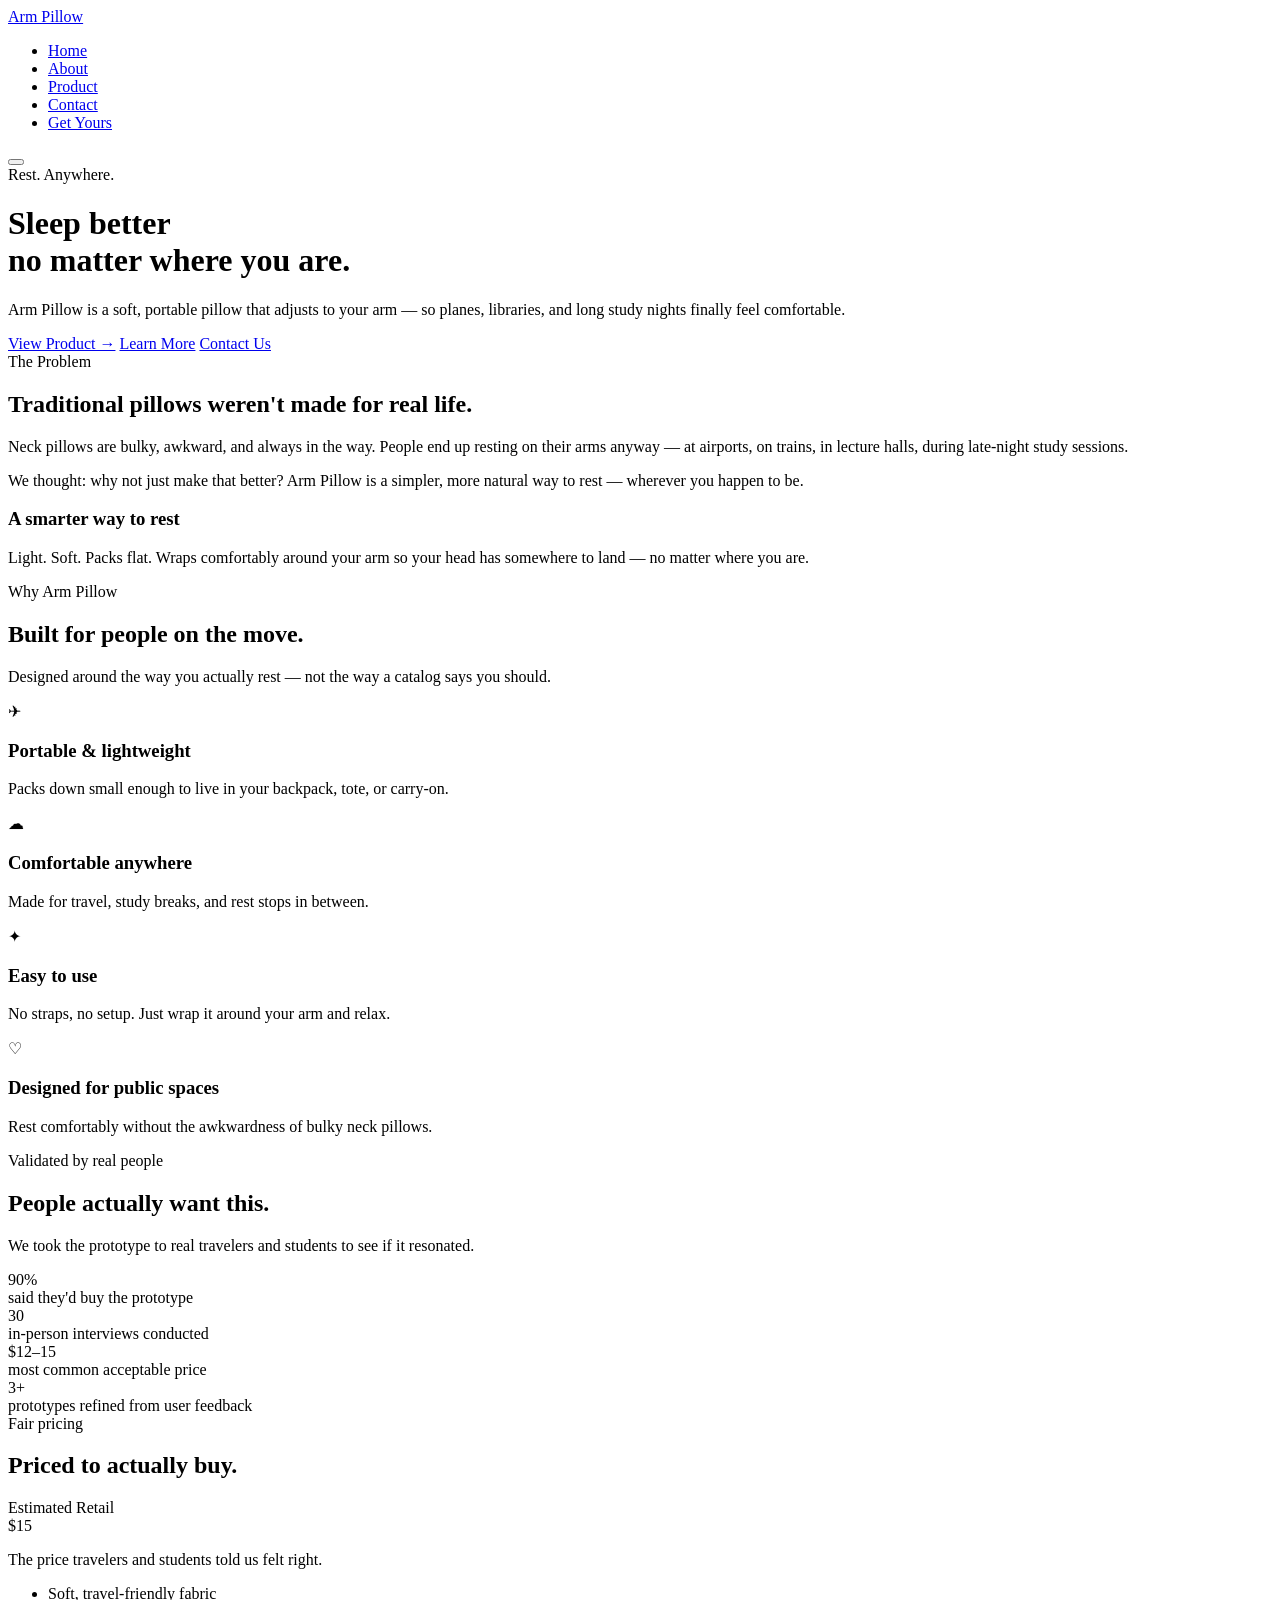
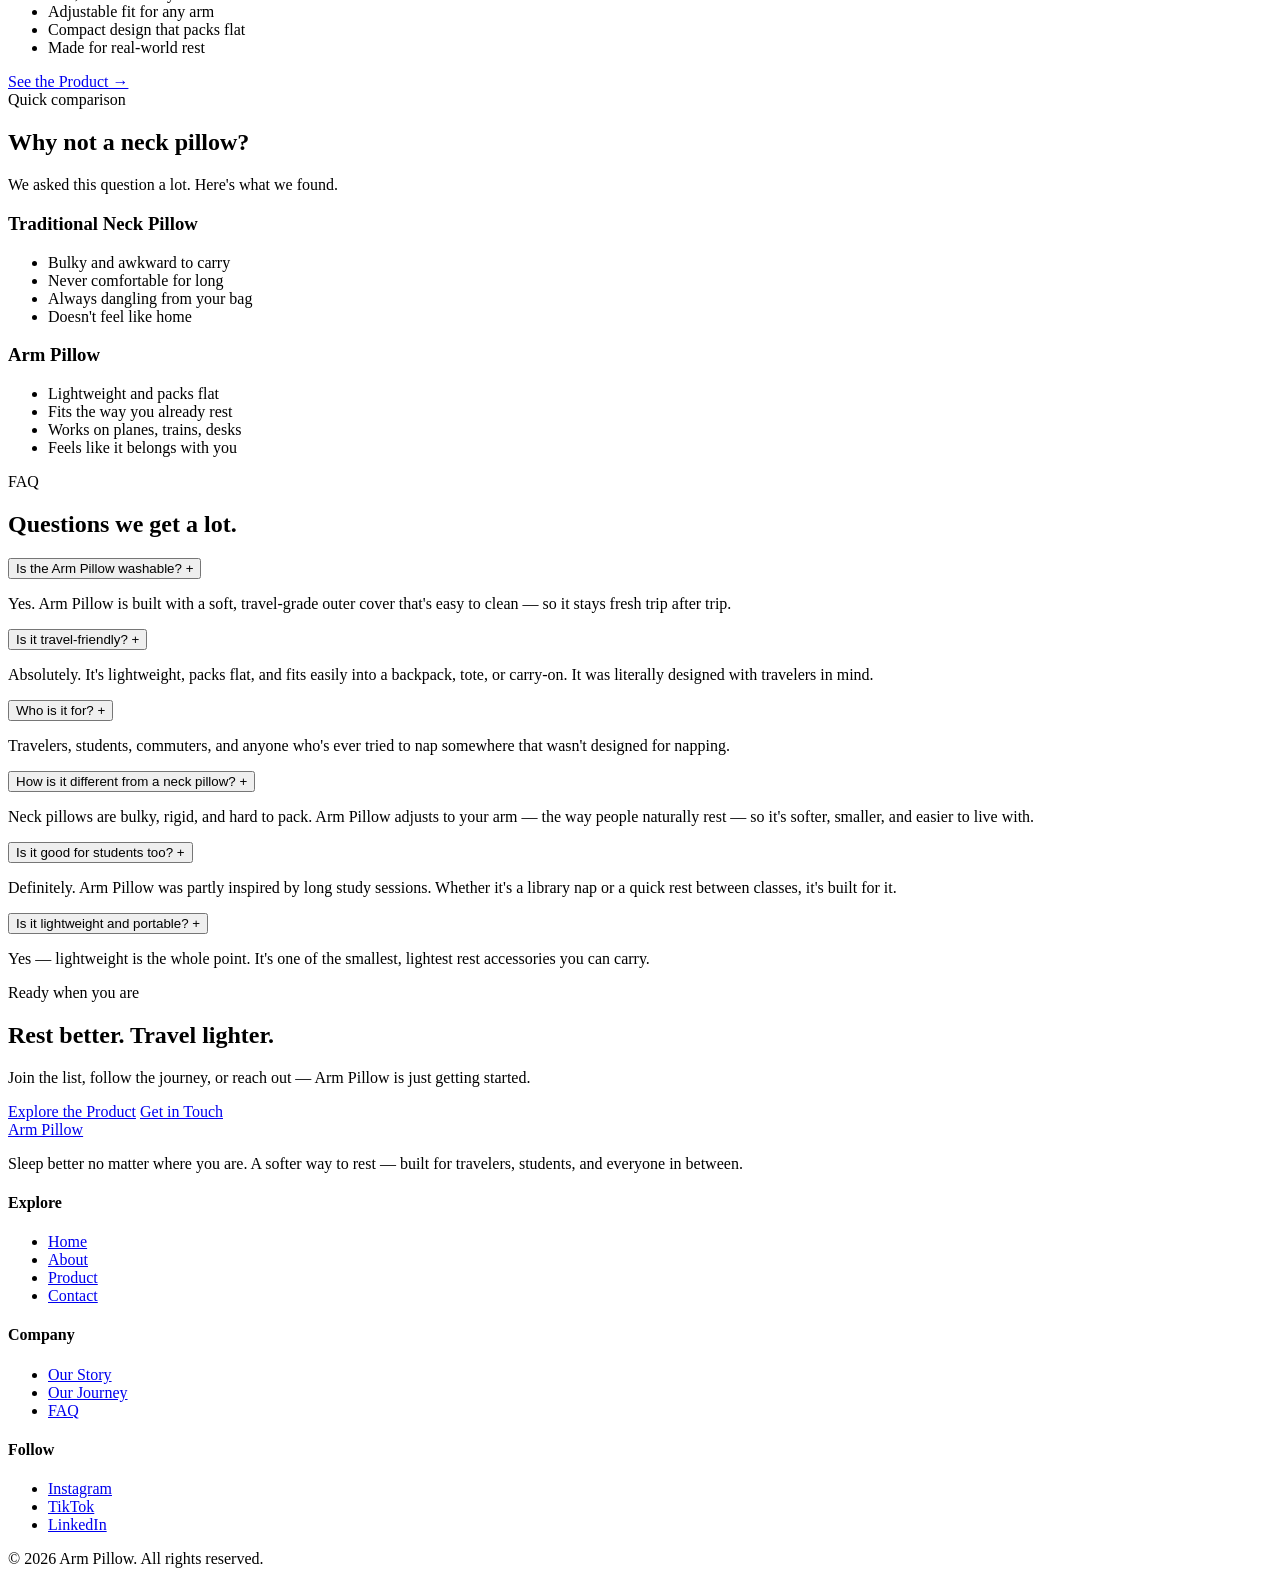
==== index.html @ 8dacb9be "Add files via upload" ====
<!DOCTYPE html>
<html lang="en">
<head>
  <meta charset="UTF-8" />
  <meta name="viewport" content="width=device-width, initial-scale=1.0"/>
  <title>Arm Pillow — Sleep better no matter where you are</title>
  <meta name="description" content="Arm Pillow is a portable, adjustable pillow built for travelers and students who want better rest anywhere." />
  <link rel="stylesheet" href="assets/css/styles.css" />
</head>
<body>

  <!-- ============ NAVBAR (reusable on every page) ============ -->
  <nav class="navbar">
    <a href="index.html" class="nav-logo">
      <span class="logo-mark"></span>
      Arm Pillow
    </a>
    <ul class="nav-links">
      <li><a href="index.html" class="active">Home</a></li>
      <li><a href="about.html">About</a></li>
      <li><a href="product.html">Product</a></li>
      <li><a href="contact.html">Contact</a></li>
      <li><a href="product.html" class="nav-cta">Get Yours</a></li>
    </ul>
    <button class="nav-toggle" aria-label="Toggle menu">
      <span></span><span></span><span></span>
    </button>
  </nav>

  <!-- ============ HERO ============ -->
  <!-- IMAGE: The hero background uses assets/images/background.jpg
       Replace with your "Background photo" file -->
  <header class="hero cloud-bg">
    <div class="floating-clouds">
      <div class="cloud c1"></div>
      <div class="cloud c2"></div>
      <div class="cloud c3"></div>
    </div>
    <div class="container hero-inner">
      <span class="eyebrow">Rest. Anywhere.</span>
      <h1>Sleep better<br/>no matter where you are.</h1>
      <p class="tagline">
        Arm Pillow is a soft, portable pillow that adjusts to your arm —
        so planes, libraries, and long study nights finally feel comfortable.
      </p>
      <div class="hero-ctas">
        <a href="product.html" class="btn btn-primary">View Product →</a>
        <a href="about.html" class="btn btn-secondary">Learn More</a>
        <a href="contact.html" class="btn btn-secondary">Contact Us</a>
      </div>
    </div>
  </header>

  <!-- ============ INTRO / PROBLEM ============ -->
  <section class="intro cloud-bg">
    <div class="container">
      <div class="intro-grid">
        <div class="reveal">
          <span class="eyebrow">The Problem</span>
          <h2>Traditional pillows weren't made for real life.</h2>
          <p>
            Neck pillows are bulky, awkward, and always in the way.
            People end up resting on their arms anyway — at airports,
            on trains, in lecture halls, during late-night study sessions.
          </p>
          <p>
            We thought: why not just make that better? Arm Pillow is a
            simpler, more natural way to rest — wherever you happen to be.
          </p>
        </div>
        <div class="intro-visual reveal">
          <h3>A smarter way to rest</h3>
          <p>
            Light. Soft. Packs flat. Wraps comfortably around your arm so
            your head has somewhere to land — no matter where you are.
          </p>
        </div>
      </div>
    </div>
  </section>

  <!-- ============ BENEFITS ============ -->
  <section class="benefits cloud-bg">
    <div class="container">
      <div class="section-header reveal">
        <span class="eyebrow">Why Arm Pillow</span>
        <h2>Built for people on the move.</h2>
        <p>Designed around the way you actually rest — not the way a catalog says you should.</p>
      </div>
      <div class="benefit-grid">
        <div class="benefit-card reveal">
          <div class="benefit-icon">✈</div>
          <h3>Portable &amp; lightweight</h3>
          <p>Packs down small enough to live in your backpack, tote, or carry-on.</p>
        </div>
        <div class="benefit-card reveal">
          <div class="benefit-icon">☁</div>
          <h3>Comfortable anywhere</h3>
          <p>Made for travel, study breaks, and rest stops in between.</p>
        </div>
        <div class="benefit-card reveal">
          <div class="benefit-icon">✦</div>
          <h3>Easy to use</h3>
          <p>No straps, no setup. Just wrap it around your arm and relax.</p>
        </div>
        <div class="benefit-card reveal">
          <div class="benefit-icon">♡</div>
          <h3>Designed for public spaces</h3>
          <p>Rest comfortably without the awkwardness of bulky neck pillows.</p>
        </div>
      </div>
    </div>
  </section>

  <!-- ============ STATS / SOCIAL PROOF ============ -->
  <section class="stats cloud-bg">
    <div class="container">
      <div class="section-header reveal">
        <span class="eyebrow">Validated by real people</span>
        <h2>People actually want this.</h2>
        <p>We took the prototype to real travelers and students to see if it resonated.</p>
      </div>
      <div class="stats-grid">
        <div class="stat-card reveal">
          <div class="stat-number">90%</div>
          <div class="stat-label">said they'd buy the prototype</div>
        </div>
        <div class="stat-card reveal">
          <div class="stat-number">30</div>
          <div class="stat-label">in-person interviews conducted</div>
        </div>
        <div class="stat-card reveal">
          <div class="stat-number">$12–15</div>
          <div class="stat-label">most common acceptable price</div>
        </div>
        <div class="stat-card reveal">
          <div class="stat-number">3+</div>
          <div class="stat-label">prototypes refined from user feedback</div>
        </div>
      </div>
    </div>
  </section>

  <!-- ============ PRICING ============ -->
  <section class="pricing cloud-bg">
    <div class="container">
      <div class="section-header reveal">
        <span class="eyebrow">Fair pricing</span>
        <h2>Priced to actually buy.</h2>
      </div>
      <div class="price-card reveal">
        <span class="eyebrow">Estimated Retail</span>
        <div class="price-amount"><span>$</span>15</div>
        <p class="price-note">The price travelers and students told us felt right.</p>
        <ul class="price-features">
          <li>Soft, travel-friendly fabric</li>
          <li>Adjustable fit for any arm</li>
          <li>Compact design that packs flat</li>
          <li>Made for real-world rest</li>
        </ul>
        <a href="product.html" class="btn btn-dark">See the Product →</a>
      </div>
    </div>
  </section>

  <!-- ============ COMPARISON ============ -->
  <section class="compare cloud-bg">
    <div class="container">
      <div class="section-header reveal">
        <span class="eyebrow">Quick comparison</span>
        <h2>Why not a neck pillow?</h2>
        <p>We asked this question a lot. Here's what we found.</p>
      </div>
      <div class="compare-grid">
        <div class="compare-card negative reveal">
          <h3>Traditional Neck Pillow</h3>
          <ul>
            <li>Bulky and awkward to carry</li>
            <li>Never comfortable for long</li>
            <li>Always dangling from your bag</li>
            <li>Doesn't feel like home</li>
          </ul>
        </div>
        <div class="compare-card positive reveal">
          <h3>Arm Pillow</h3>
          <ul>
            <li>Lightweight and packs flat</li>
            <li>Fits the way you already rest</li>
            <li>Works on planes, trains, desks</li>
            <li>Feels like it belongs with you</li>
          </ul>
        </div>
      </div>
    </div>
  </section>

  <!-- ============ FAQ ============ -->
  <section class="faq cloud-bg" id="faq">
    <div class="container">
      <div class="section-header reveal">
        <span class="eyebrow">FAQ</span>
        <h2>Questions we get a lot.</h2>
      </div>
      <div class="faq-list">

        <div class="faq-item reveal">
          <button class="faq-question">
            Is the Arm Pillow washable?
            <span class="faq-toggle">+</span>
          </button>
          <div class="faq-answer">
            <p>Yes. Arm Pillow is built with a soft, travel-grade outer cover that's easy to clean — so it stays fresh trip after trip.</p>
          </div>
        </div>

        <div class="faq-item reveal">
          <button class="faq-question">
            Is it travel-friendly?
            <span class="faq-toggle">+</span>
          </button>
          <div class="faq-answer">
            <p>Absolutely. It's lightweight, packs flat, and fits easily into a backpack, tote, or carry-on. It was literally designed with travelers in mind.</p>
          </div>
        </div>

        <div class="faq-item reveal">
          <button class="faq-question">
            Who is it for?
            <span class="faq-toggle">+</span>
          </button>
          <div class="faq-answer">
            <p>Travelers, students, commuters, and anyone who's ever tried to nap somewhere that wasn't designed for napping.</p>
          </div>
        </div>

        <div class="faq-item reveal">
          <button class="faq-question">
            How is it different from a neck pillow?
            <span class="faq-toggle">+</span>
          </button>
          <div class="faq-answer">
            <p>Neck pillows are bulky, rigid, and hard to pack. Arm Pillow adjusts to your arm — the way people naturally rest — so it's softer, smaller, and easier to live with.</p>
          </div>
        </div>

        <div class="faq-item reveal">
          <button class="faq-question">
            Is it good for students too?
            <span class="faq-toggle">+</span>
          </button>
          <div class="faq-answer">
            <p>Definitely. Arm Pillow was partly inspired by long study sessions. Whether it's a library nap or a quick rest between classes, it's built for it.</p>
          </div>
        </div>

        <div class="faq-item reveal">
          <button class="faq-question">
            Is it lightweight and portable?
            <span class="faq-toggle">+</span>
          </button>
          <div class="faq-answer">
            <p>Yes — lightweight is the whole point. It's one of the smallest, lightest rest accessories you can carry.</p>
          </div>
        </div>

      </div>
    </div>
  </section>

  <!-- ============ FINAL CTA ============ -->
  <section class="final-cta cloud-bg">
    <div class="container reveal">
      <span class="eyebrow">Ready when you are</span>
      <h2>Rest better. Travel lighter.</h2>
      <p>Join the list, follow the journey, or reach out — Arm Pillow is just getting started.</p>
      <div class="btns">
        <a href="product.html" class="btn btn-primary">Explore the Product</a>
        <a href="contact.html" class="btn btn-secondary">Get in Touch</a>
      </div>
    </div>
  </section>

  <!-- ============ FOOTER (reusable on every page) ============ -->
  <footer>
    <div class="container">
      <div class="footer-grid">
        <div class="footer-brand">
          <a href="index.html" class="nav-logo">
            <span class="logo-mark"></span>
            Arm Pillow
          </a>
          <p>Sleep better no matter where you are. A softer way to rest — built for travelers, students, and everyone in between.</p>
        </div>
        <div class="footer-col">
          <h4>Explore</h4>
          <ul>
            <li><a href="index.html">Home</a></li>
            <li><a href="about.html">About</a></li>
            <li><a href="product.html">Product</a></li>
            <li><a href="contact.html">Contact</a></li>
          </ul>
        </div>
        <div class="footer-col">
          <h4>Company</h4>
          <ul>
            <li><a href="about.html">Our Story</a></li>
            <li><a href="about.html#journey">Our Journey</a></li>
            <li><a href="product.html#faq">FAQ</a></li>
          </ul>
        </div>
        <div class="footer-col">
          <h4>Follow</h4>
          <ul>
            <li><a href="#">Instagram</a></li>
            <li><a href="#">TikTok</a></li>
            <li><a href="#">LinkedIn</a></li>
          </ul>
        </div>
      </div>
      <div class="footer-bottom">
        © <span id="year">2026</span> Arm Pillow. All rights reserved.
      </div>
    </div>
  </footer>

  <script src="assets/js/main.js"></script>
  <script>document.getElementById("year").textContent = new Date().getFullYear();</script>
</body>
</html>
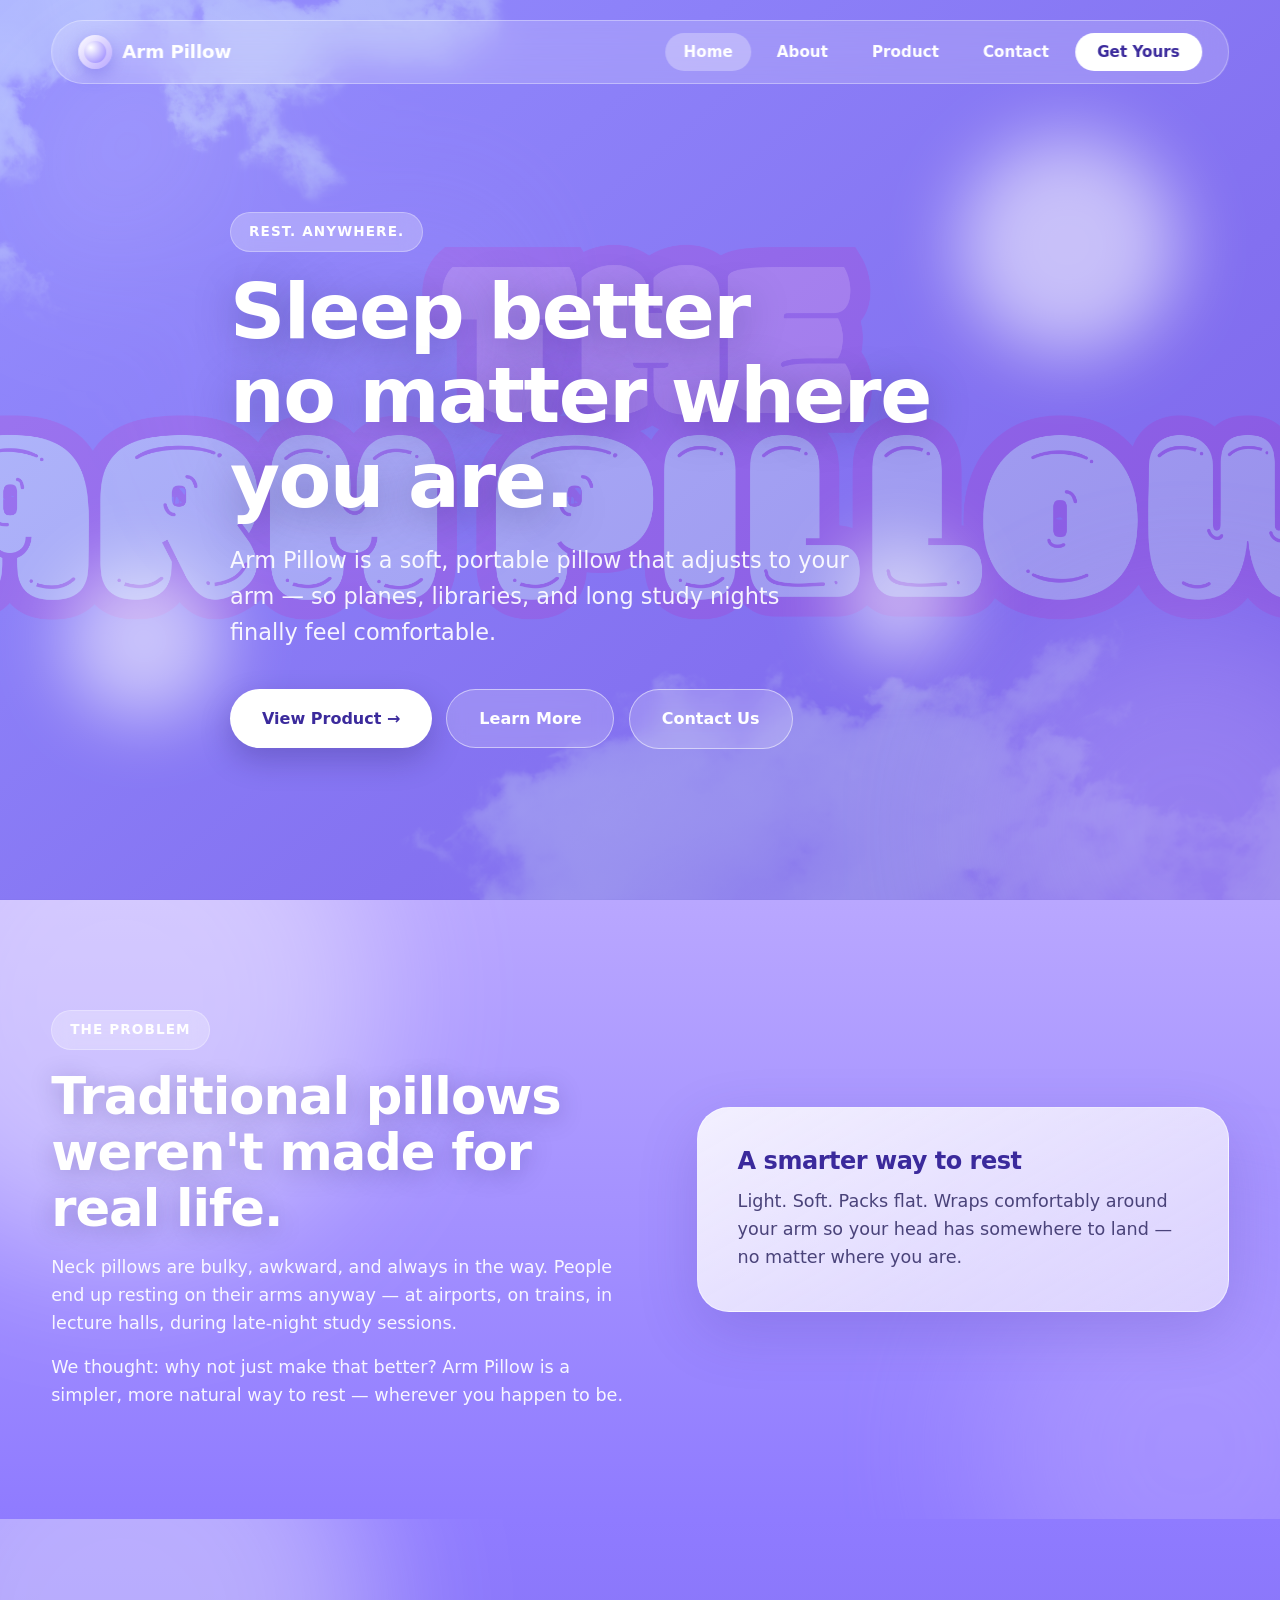
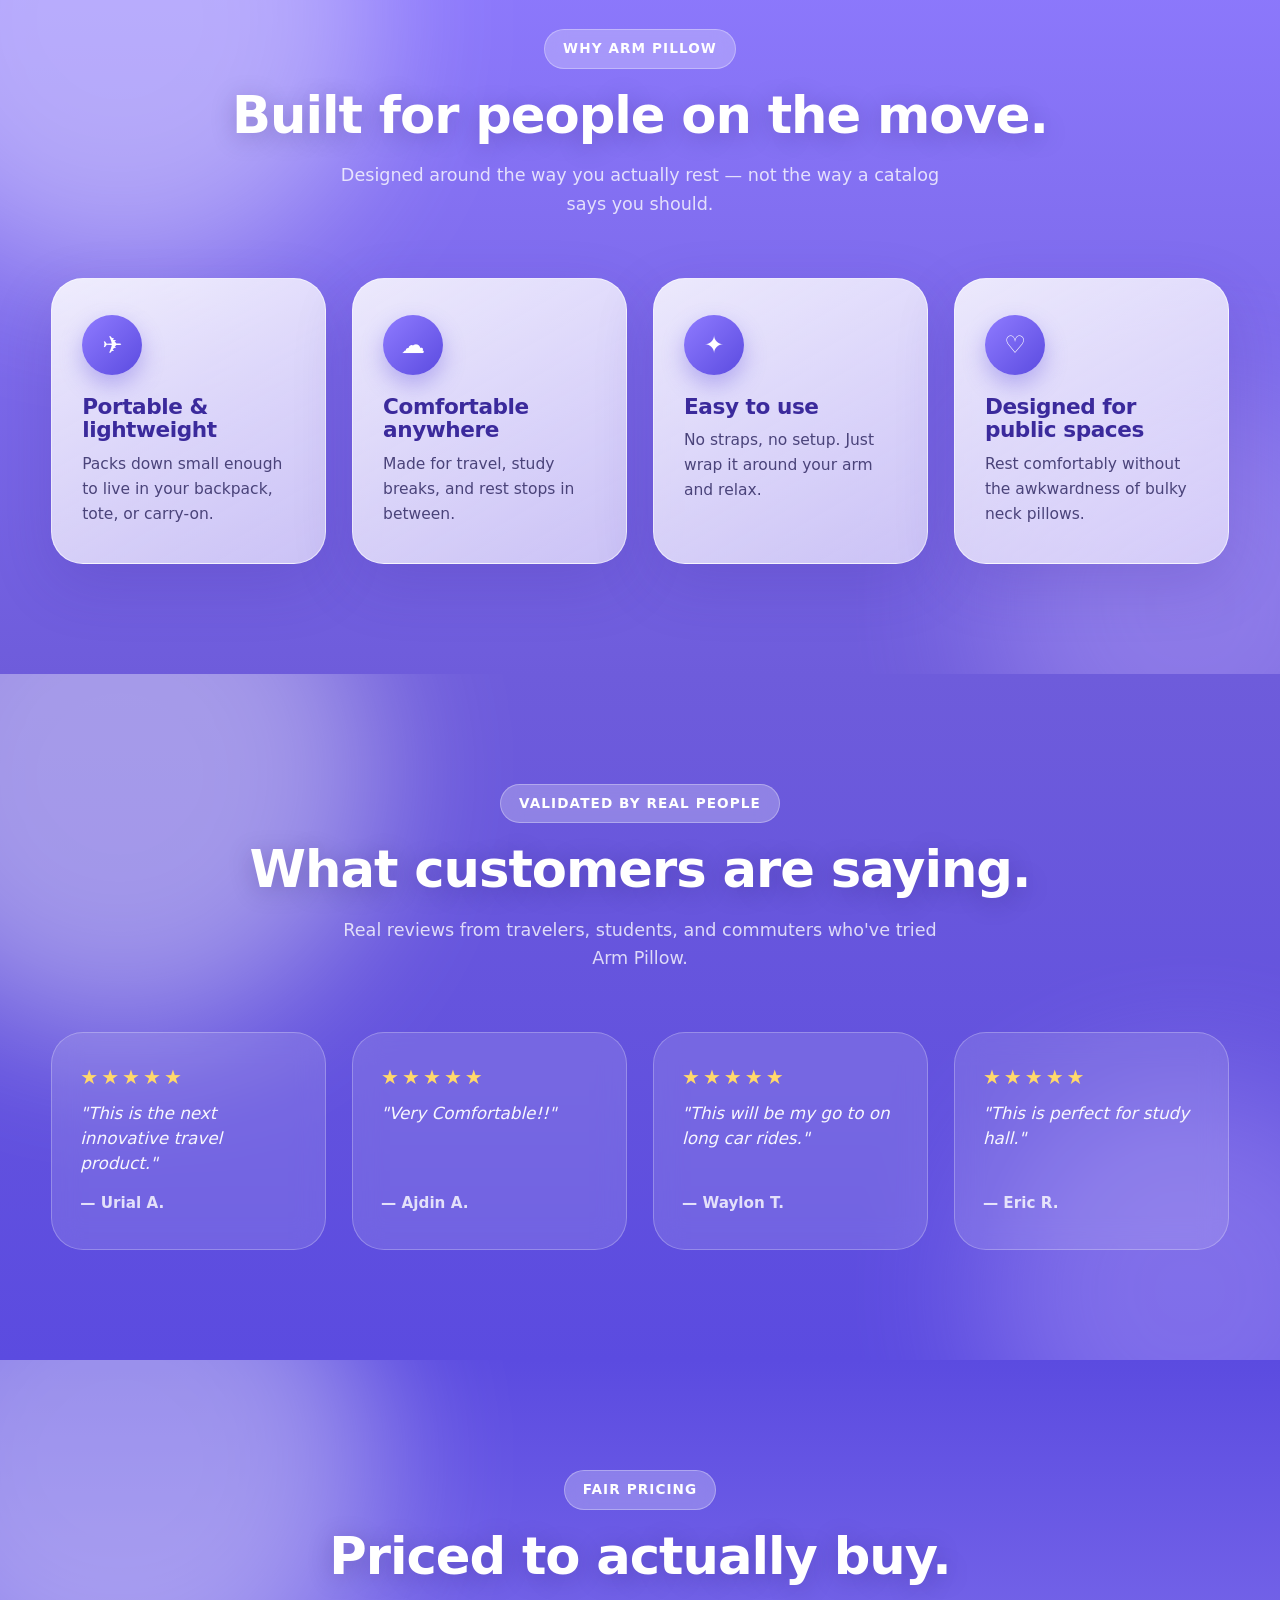
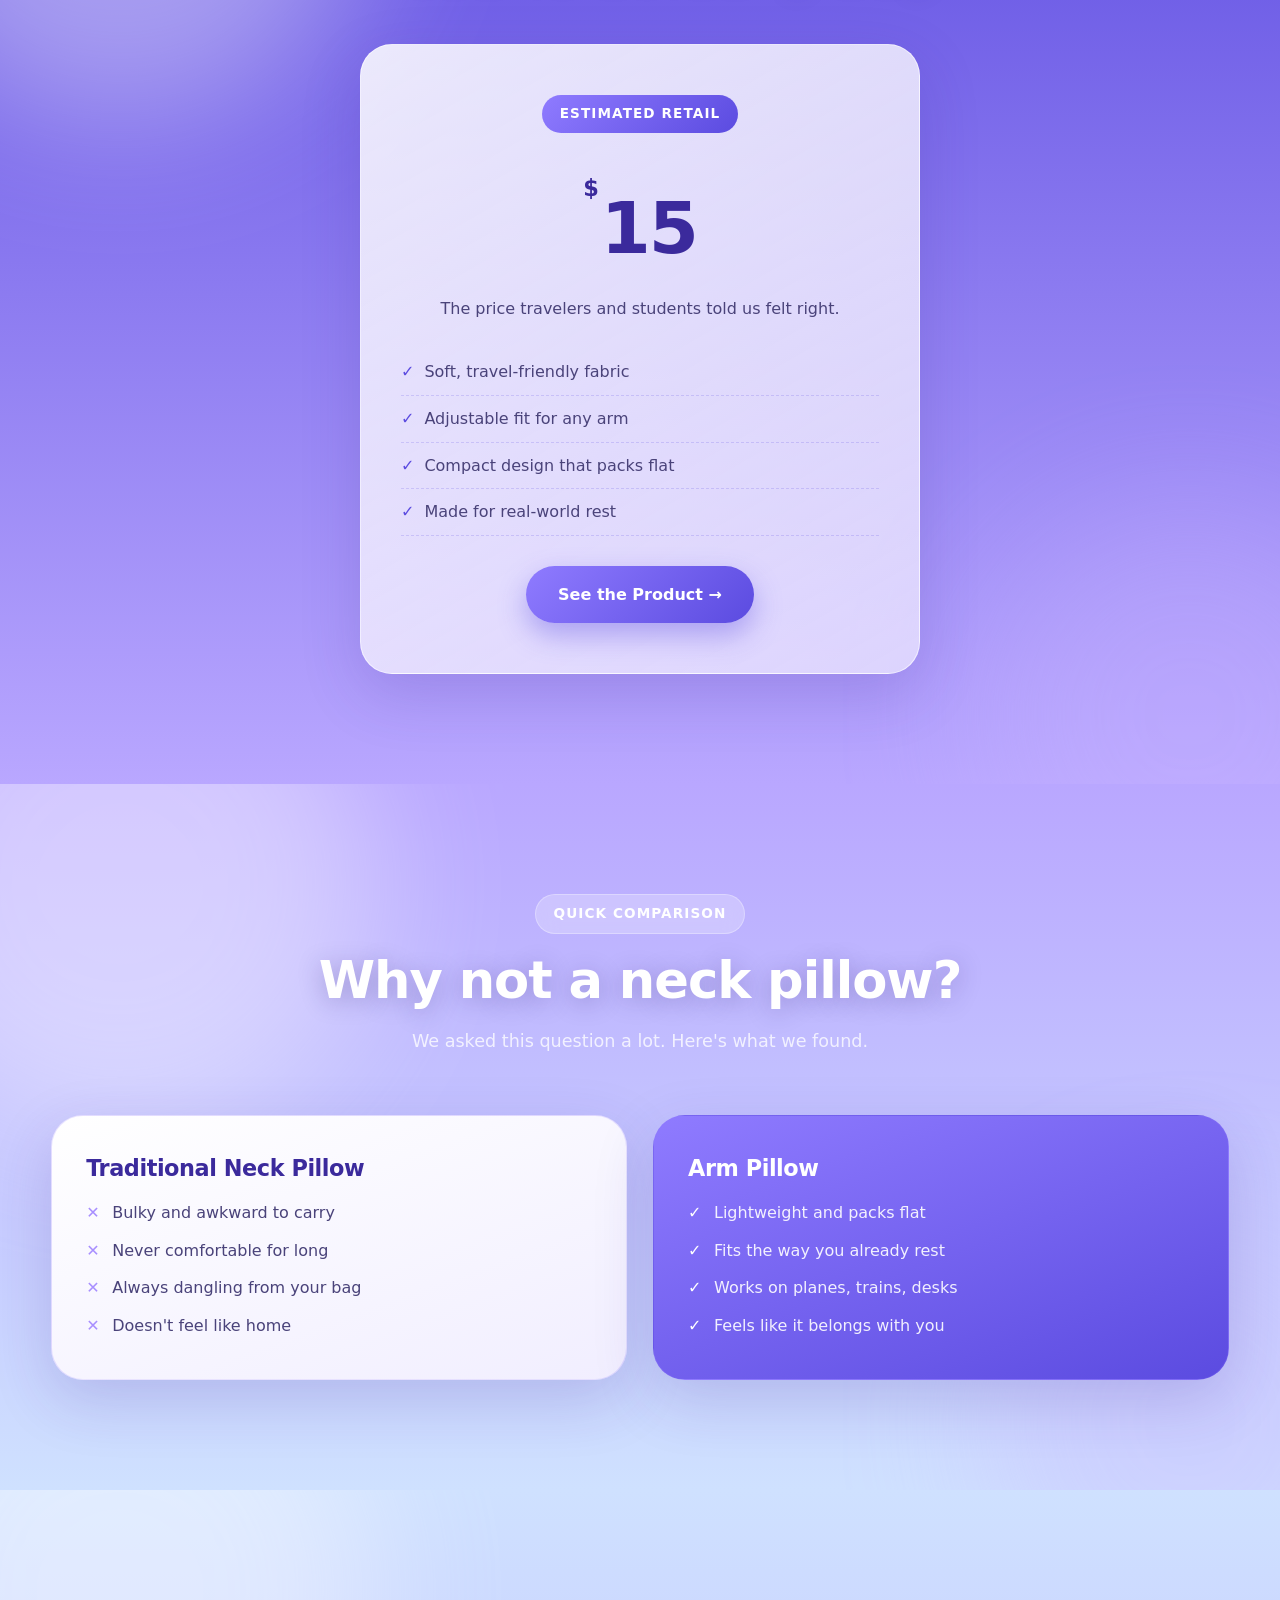
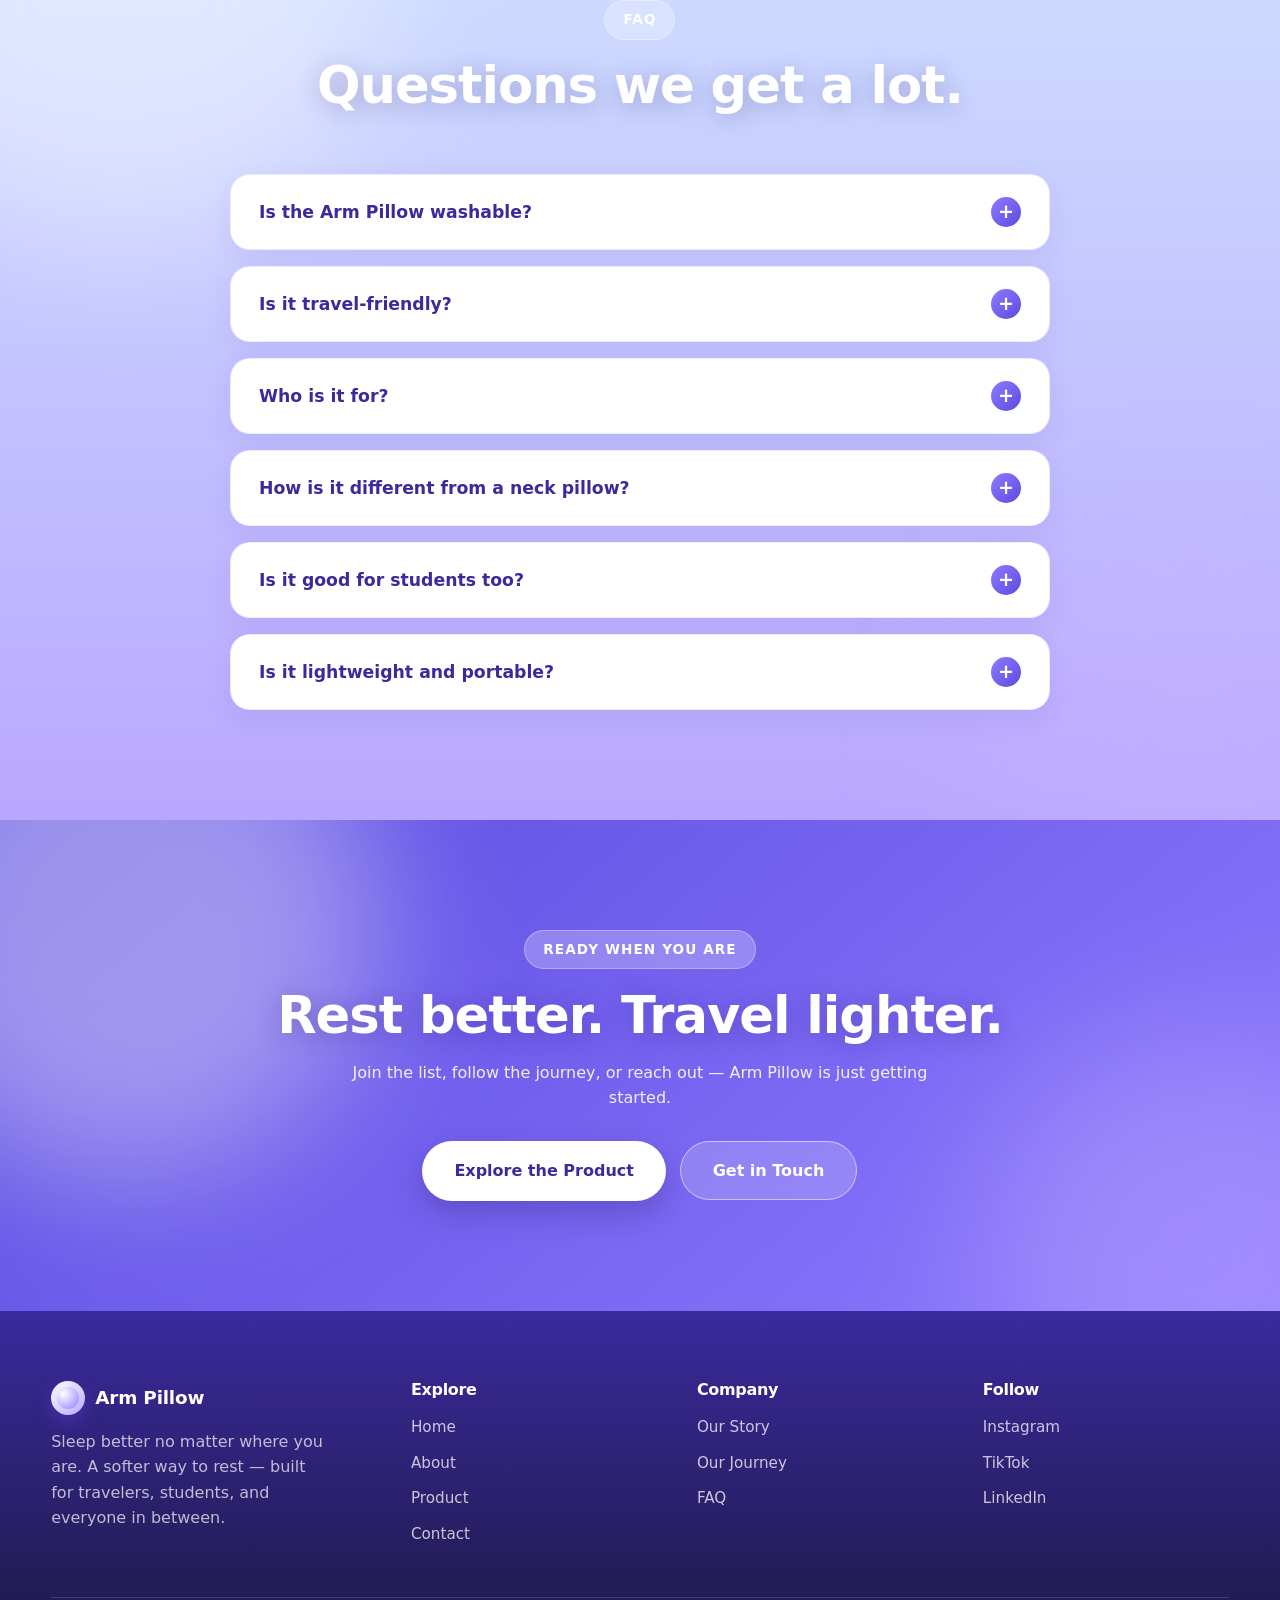
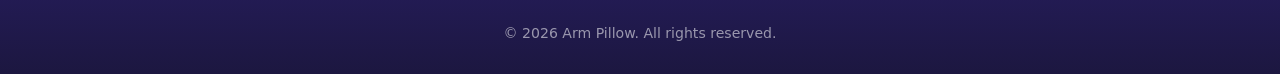
==== commit 6a79798d: "Add files via upload" ====
--- a/index.html
+++ b/index.html
@@ -112,30 +112,34 @@
     </div>
   </section>
 
-  <!-- ============ STATS / SOCIAL PROOF ============ -->
+  <!-- ============ REVIEWS / SOCIAL PROOF ============ -->
   <section class="stats cloud-bg">
     <div class="container">
       <div class="section-header reveal">
         <span class="eyebrow">Validated by real people</span>
-        <h2>People actually want this.</h2>
-        <p>We took the prototype to real travelers and students to see if it resonated.</p>
-      </div>
-      <div class="stats-grid">
-        <div class="stat-card reveal">
-          <div class="stat-number">90%</div>
-          <div class="stat-label">said they'd buy the prototype</div>
-        </div>
-        <div class="stat-card reveal">
-          <div class="stat-number">30</div>
-          <div class="stat-label">in-person interviews conducted</div>
-        </div>
-        <div class="stat-card reveal">
-          <div class="stat-number">$12–15</div>
-          <div class="stat-label">most common acceptable price</div>
-        </div>
-        <div class="stat-card reveal">
-          <div class="stat-number">3+</div>
-          <div class="stat-label">prototypes refined from user feedback</div>
+        <h2>What customers are saying.</h2>
+        <p>Real reviews from travelers, students, and commuters who've tried Arm Pillow.</p>
+      </div>
+      <div class="reviews-grid">
+        <div class="review-card reveal">
+          <div class="review-stars" aria-label="5 out of 5 stars">★★★★★</div>
+          <p class="review-quote">"This is the next innovative travel product."</p>
+          <div class="review-author">— Urial A.</div>
+        </div>
+        <div class="review-card reveal">
+          <div class="review-stars" aria-label="5 out of 5 stars">★★★★★</div>
+          <p class="review-quote">"Very Comfortable!!"</p>
+          <div class="review-author">— Ajdin A.</div>
+        </div>
+        <div class="review-card reveal">
+          <div class="review-stars" aria-label="5 out of 5 stars">★★★★★</div>
+          <p class="review-quote">"This will be my go to on long car rides."</p>
+          <div class="review-author">— Waylon T.</div>
+        </div>
+        <div class="review-card reveal">
+          <div class="review-stars" aria-label="5 out of 5 stars">★★★★★</div>
+          <p class="review-quote">"This is perfect for study hall."</p>
+          <div class="review-author">— Eric R.</div>
         </div>
       </div>
     </div>
@@ -209,7 +213,8 @@
             <span class="faq-toggle">+</span>
           </button>
           <div class="faq-answer">
-            <p>Yes. Arm Pillow is built with a soft, travel-grade outer cover that's easy to clean — so it stays fresh trip after trip.</p>
+            <p>Yes, you can remove the outer cover and wash it.</p>
+            <p class="faq-disclaimer"><strong>DO NOT PUT THE ENTIRE ARM PILLOW IN THE WASHER.</strong></p>
           </div>
         </div>
 
@@ -311,7 +316,7 @@
         <div class="footer-col">
           <h4>Follow</h4>
           <ul>
-            <li><a href="#">Instagram</a></li>
+            <li><a href="https://instagram.com/the.arm.pillow" target="_blank" rel="noopener">Instagram</a></li>
             <li><a href="#">TikTok</a></li>
             <li><a href="#">LinkedIn</a></li>
           </ul>
--- a/assets/css/styles.css
+++ b/assets/css/styles.css
@@ -0,0 +1,1146 @@
+/* =========================================================
+   Arm Pillow — Global Styles
+   Dreamy sky / blue-purple gradient aesthetic
+   ========================================================= */
+
+/* ---------- Reset & base ---------- */
+*,
+*::before,
+*::after {
+  box-sizing: border-box;
+  margin: 0;
+  padding: 0;
+}
+
+:root {
+  /* Core palette */
+  --sky-1: #cfe1ff;
+  --sky-2: #a6c0ff;
+  --lavender-1: #b9a7ff;
+  --lavender-2: #8f7bff;
+  --deep-1: #5b4be0;
+  --deep-2: #3b2a9c;
+  --cloud: #f5f2ff;
+  --white: #ffffff;
+  --ink: #1c1740;
+  --ink-soft: #4a437a;
+  --muted: rgba(255, 255, 255, 0.78);
+
+  /* Gradients */
+  --bg-gradient: linear-gradient(160deg, #cfe1ff 0%, #b9a7ff 45%, #8f7bff 100%);
+  --hero-gradient: linear-gradient(140deg, rgba(120, 140, 255, 0.55) 0%, rgba(90, 70, 220, 0.65) 100%);
+  --card-gradient: linear-gradient(150deg, rgba(255,255,255,0.85) 0%, rgba(240,235,255,0.7) 100%);
+  --button-gradient: linear-gradient(135deg, #8f7bff 0%, #5b4be0 100%);
+
+  /* Shape & motion */
+  --radius-lg: 32px;
+  --radius-md: 20px;
+  --radius-sm: 12px;
+  --shadow-soft: 0 20px 60px rgba(60, 40, 150, 0.18);
+  --shadow-hover: 0 28px 70px rgba(60, 40, 150, 0.28);
+  --ease: cubic-bezier(.2,.8,.2,1);
+}
+
+html {
+  scroll-behavior: smooth;
+}
+
+body {
+  font-family: "Inter", "Segoe UI", system-ui, -apple-system, sans-serif;
+  color: var(--ink);
+  line-height: 1.6;
+  background: var(--bg-gradient);
+  min-height: 100vh;
+  overflow-x: hidden;
+  -webkit-font-smoothing: antialiased;
+}
+
+img {
+  max-width: 100%;
+  display: block;
+}
+
+a {
+  color: inherit;
+  text-decoration: none;
+}
+
+button {
+  font-family: inherit;
+  cursor: pointer;
+  border: none;
+  background: none;
+}
+
+/* ---------- Cloud background accents (reusable) ---------- */
+.cloud-bg {
+  position: relative;
+  overflow: hidden;
+}
+
+.cloud-bg::before,
+.cloud-bg::after {
+  content: "";
+  position: absolute;
+  border-radius: 50%;
+  filter: blur(70px);
+  opacity: 0.55;
+  pointer-events: none;
+  z-index: 0;
+}
+
+.cloud-bg::before {
+  width: 520px;
+  height: 520px;
+  background: rgba(255, 255, 255, 0.7);
+  top: -160px;
+  left: -140px;
+}
+
+.cloud-bg::after {
+  width: 420px;
+  height: 420px;
+  background: rgba(200, 180, 255, 0.6);
+  bottom: -140px;
+  right: -120px;
+}
+
+/* ---------- Layout ---------- */
+.container {
+  width: min(1180px, 92%);
+  margin-inline: auto;
+  position: relative;
+  z-index: 1;
+}
+
+section {
+  padding: 110px 0;
+  position: relative;
+}
+
+/* ---------- Typography ---------- */
+h1, h2, h3, h4 {
+  font-weight: 800;
+  letter-spacing: -0.02em;
+  line-height: 1.1;
+}
+
+h1 {
+  font-size: clamp(2.6rem, 6vw, 5rem);
+  color: var(--white);
+  text-shadow: 0 8px 40px rgba(30, 20, 90, 0.35);
+}
+
+h2 {
+  font-size: clamp(2rem, 4vw, 3.2rem);
+  color: var(--white);
+  text-shadow: 0 4px 24px rgba(30, 20, 90, 0.25);
+}
+
+h3 {
+  font-size: 1.35rem;
+  color: var(--ink);
+}
+
+p.lead {
+  font-size: clamp(1.05rem, 1.6vw, 1.25rem);
+  color: var(--muted);
+  max-width: 640px;
+}
+
+.eyebrow {
+  display: inline-block;
+  padding: 8px 18px;
+  background: rgba(255,255,255,0.25);
+  backdrop-filter: blur(10px);
+  -webkit-backdrop-filter: blur(10px);
+  border-radius: 999px;
+  color: var(--white);
+  font-size: 0.85rem;
+  font-weight: 600;
+  letter-spacing: 0.08em;
+  text-transform: uppercase;
+  margin-bottom: 18px;
+  border: 1px solid rgba(255,255,255,0.3);
+}
+
+.section-header {
+  text-align: center;
+  margin-bottom: 60px;
+}
+
+.section-header p {
+  color: var(--muted);
+  max-width: 620px;
+  margin: 18px auto 0;
+  font-size: 1.1rem;
+}
+
+/* ---------- Navbar ---------- */
+.navbar {
+  position: fixed;
+  top: 20px;
+  left: 50%;
+  transform: translateX(-50%);
+  width: min(1180px, 92%);
+  z-index: 100;
+  padding: 14px 26px;
+  background: rgba(255,255,255,0.18);
+  backdrop-filter: blur(18px);
+  -webkit-backdrop-filter: blur(18px);
+  border: 1px solid rgba(255,255,255,0.35);
+  border-radius: 999px;
+  display: flex;
+  align-items: center;
+  justify-content: space-between;
+  transition: background .3s var(--ease), box-shadow .3s var(--ease);
+}
+
+.navbar.scrolled {
+  background: rgba(255,255,255,0.35);
+  box-shadow: 0 10px 40px rgba(60,40,150,0.15);
+}
+
+.nav-logo {
+  display: flex;
+  align-items: center;
+  gap: 10px;
+  font-weight: 800;
+  color: var(--white);
+  font-size: 1.15rem;
+  letter-spacing: -0.01em;
+}
+
+.logo-mark {
+  width: 34px;
+  height: 34px;
+  border-radius: 50%;
+  background: linear-gradient(135deg,#fff, #b9a7ff);
+  box-shadow: 0 6px 18px rgba(91,75,224,0.4);
+  position: relative;
+}
+.logo-mark::after{
+  content:"";
+  position:absolute;
+  inset: 6px;
+  border-radius:50%;
+  background: radial-gradient(circle at 30% 30%, #fff, #8f7bff);
+}
+
+.nav-links {
+  display: flex;
+  align-items: center;
+  gap: 8px;
+  list-style: none;
+}
+
+.nav-links a {
+  color: var(--white);
+  font-weight: 600;
+  font-size: 0.95rem;
+  padding: 10px 18px;
+  border-radius: 999px;
+  transition: background .25s var(--ease), color .25s var(--ease);
+}
+
+.nav-links a:hover,
+.nav-links a.active {
+  background: rgba(255,255,255,0.3);
+}
+
+.nav-cta {
+  padding: 10px 22px !important;
+  background: var(--white);
+  color: var(--deep-2) !important;
+  border-radius: 999px;
+  font-weight: 700;
+  transition: transform .25s var(--ease), box-shadow .25s var(--ease);
+}
+.nav-cta:hover {
+  transform: translateY(-2px);
+  box-shadow: 0 10px 24px rgba(60,40,150,0.25);
+  background: var(--white) !important;
+}
+
+.nav-toggle {
+  display: none;
+  flex-direction: column;
+  gap: 5px;
+  padding: 8px;
+}
+.nav-toggle span {
+  display: block;
+  width: 24px;
+  height: 2px;
+  background: var(--white);
+  border-radius: 2px;
+  transition: transform .3s var(--ease), opacity .3s var(--ease);
+}
+
+/* ---------- Buttons ---------- */
+.btn {
+  display: inline-flex;
+  align-items: center;
+  justify-content: center;
+  gap: 10px;
+  padding: 16px 32px;
+  border-radius: 999px;
+  font-weight: 700;
+  font-size: 1rem;
+  transition: transform .25s var(--ease), box-shadow .25s var(--ease), background .25s var(--ease);
+  white-space: nowrap;
+}
+
+.btn-primary {
+  background: var(--white);
+  color: var(--deep-2);
+  box-shadow: 0 12px 30px rgba(30, 20, 90, 0.25);
+}
+.btn-primary:hover {
+  transform: translateY(-3px);
+  box-shadow: 0 18px 40px rgba(30, 20, 90, 0.35);
+}
+
+.btn-secondary {
+  background: rgba(255,255,255,0.18);
+  color: var(--white);
+  border: 1.5px solid rgba(255,255,255,0.5);
+  backdrop-filter: blur(10px);
+  -webkit-backdrop-filter: blur(10px);
+}
+.btn-secondary:hover {
+  background: rgba(255,255,255,0.3);
+  transform: translateY(-3px);
+}
+
+.btn-dark {
+  background: var(--button-gradient);
+  color: var(--white);
+  box-shadow: 0 12px 28px rgba(91, 75, 224, 0.4);
+}
+.btn-dark:hover {
+  transform: translateY(-3px);
+  box-shadow: 0 18px 40px rgba(91, 75, 224, 0.55);
+}
+
+/* =========================================================
+   HERO
+   ========================================================= */
+.hero {
+  min-height: 100vh;
+  padding: 180px 0 120px;
+  display: flex;
+  align-items: center;
+  position: relative;
+  overflow: hidden;
+  /* Replace background image path to your "Background photo" */
+  background:
+    var(--hero-gradient),
+    url("../images/background.png") center/cover no-repeat,
+    var(--bg-gradient);
+}
+
+.hero::before {
+  content: "";
+  position: absolute;
+  inset: 0;
+  background:
+    radial-gradient(circle at 15% 20%, rgba(255,255,255,0.35), transparent 40%),
+    radial-gradient(circle at 85% 80%, rgba(185,167,255,0.5), transparent 45%);
+  pointer-events: none;
+}
+
+.hero-inner {
+  position: relative;
+  z-index: 2;
+  max-width: 820px;
+}
+
+.hero h1 {
+  margin-bottom: 20px;
+}
+
+.hero .tagline {
+  font-size: clamp(1.1rem, 1.8vw, 1.4rem);
+  color: rgba(255,255,255,0.92);
+  margin-bottom: 38px;
+  max-width: 620px;
+  font-weight: 500;
+}
+
+.hero-ctas {
+  display: flex;
+  flex-wrap: wrap;
+  gap: 14px;
+}
+
+.floating-clouds {
+  position: absolute;
+  inset: 0;
+  pointer-events: none;
+  z-index: 1;
+}
+.cloud {
+  position: absolute;
+  background: rgba(255,255,255,0.55);
+  border-radius: 50%;
+  filter: blur(35px);
+  animation: floaty 12s ease-in-out infinite;
+}
+.cloud.c1 { width: 220px; height: 220px; top: 15%; right: 8%; }
+.cloud.c2 { width: 160px; height: 160px; bottom: 20%; left: 5%; animation-delay: 3s; }
+.cloud.c3 { width: 120px; height: 120px; top: 60%; right: 25%; animation-delay: 6s; }
+
+@keyframes floaty {
+  0%,100% { transform: translateY(0) translateX(0); }
+  50%     { transform: translateY(-20px) translateX(10px); }
+}
+
+/* =========================================================
+   Intro / problem section
+   ========================================================= */
+.intro {
+  background: linear-gradient(180deg, #b9a7ff 0%, #8f7bff 100%);
+}
+
+.intro-grid {
+  display: grid;
+  grid-template-columns: 1.1fr 1fr;
+  gap: 60px;
+  align-items: center;
+}
+
+.intro-grid p {
+  color: rgba(255,255,255,0.92);
+  font-size: 1.1rem;
+  margin-top: 16px;
+}
+
+.intro-visual {
+  background: var(--card-gradient);
+  border-radius: var(--radius-lg);
+  padding: 40px;
+  box-shadow: var(--shadow-soft);
+  border: 1px solid rgba(255,255,255,0.5);
+}
+
+.intro-visual h3 {
+  color: var(--deep-2);
+  margin-bottom: 12px;
+  font-size: 1.5rem;
+}
+
+.intro-visual p {
+  color: var(--ink-soft);
+  margin-top: 10px;
+}
+
+/* =========================================================
+   Benefit cards
+   ========================================================= */
+.benefits {
+  background: linear-gradient(180deg, #8f7bff 0%, #6e5cdb 100%);
+}
+
+.benefit-grid {
+  display: grid;
+  grid-template-columns: repeat(auto-fit, minmax(240px, 1fr));
+  gap: 26px;
+}
+
+.benefit-card {
+  background: var(--card-gradient);
+  border-radius: var(--radius-lg);
+  padding: 36px 30px;
+  border: 1px solid rgba(255,255,255,0.6);
+  box-shadow: var(--shadow-soft);
+  transition: transform .35s var(--ease), box-shadow .35s var(--ease);
+}
+
+.benefit-card:hover {
+  transform: translateY(-8px);
+  box-shadow: var(--shadow-hover);
+}
+
+.benefit-icon {
+  width: 60px;
+  height: 60px;
+  display: flex;
+  align-items: center;
+  justify-content: center;
+  border-radius: 50%;
+  background: var(--button-gradient);
+  color: var(--white);
+  font-size: 1.5rem;
+  margin-bottom: 20px;
+  box-shadow: 0 10px 22px rgba(91,75,224,0.35);
+}
+
+.benefit-card h3 {
+  margin-bottom: 10px;
+  color: var(--deep-2);
+}
+
+.benefit-card p {
+  color: var(--ink-soft);
+  font-size: 0.97rem;
+}
+
+/* =========================================================
+   Social proof / stats
+   ========================================================= */
+.stats {
+  background: linear-gradient(180deg, #6e5cdb 0%, #5b4be0 100%);
+}
+
+.stats-grid {
+  display: grid;
+  grid-template-columns: repeat(auto-fit, minmax(220px, 1fr));
+  gap: 26px;
+  margin-top: 20px;
+}
+
+.stat-card {
+  text-align: center;
+  background: rgba(255,255,255,0.12);
+  border: 1px solid rgba(255,255,255,0.25);
+  backdrop-filter: blur(14px);
+  -webkit-backdrop-filter: blur(14px);
+  padding: 44px 24px;
+  border-radius: var(--radius-lg);
+  transition: transform .3s var(--ease);
+}
+.stat-card:hover { transform: translateY(-6px); }
+
+.stat-number {
+  font-size: clamp(2.6rem, 5vw, 4rem);
+  font-weight: 800;
+  color: var(--white);
+  line-height: 1;
+  background: linear-gradient(180deg, #ffffff, #d8cfff);
+  -webkit-background-clip: text;
+  background-clip: text;
+  -webkit-text-fill-color: transparent;
+}
+
+.stat-label {
+  color: rgba(255,255,255,0.85);
+  margin-top: 12px;
+  font-weight: 500;
+}
+
+/* ---------- Reviews ---------- */
+.reviews-grid {
+  display: grid;
+  grid-template-columns: repeat(auto-fit, minmax(240px, 1fr));
+  gap: 26px;
+  margin-top: 20px;
+}
+
+.review-card {
+  background: rgba(255,255,255,0.12);
+  border: 1px solid rgba(255,255,255,0.25);
+  backdrop-filter: blur(14px);
+  -webkit-backdrop-filter: blur(14px);
+  padding: 34px 28px;
+  border-radius: var(--radius-lg);
+  transition: transform .3s var(--ease);
+  display: flex;
+  flex-direction: column;
+  gap: 14px;
+  color: var(--white);
+}
+.review-card:hover { transform: translateY(-6px); }
+
+.review-stars {
+  color: #ffd86b;
+  font-size: 1.25rem;
+  letter-spacing: 3px;
+  line-height: 1;
+}
+
+.review-quote {
+  color: rgba(255,255,255,0.95);
+  font-size: 1.05rem;
+  line-height: 1.5;
+  font-style: italic;
+  margin: 0;
+}
+
+.review-author {
+  color: rgba(255,255,255,0.8);
+  font-weight: 600;
+  font-size: 0.95rem;
+  margin-top: auto;
+}
+
+/* =========================================================
+   Pricing / value
+   ========================================================= */
+.pricing {
+  background: linear-gradient(180deg, #5b4be0 0%, #b9a7ff 100%);
+}
+
+.price-card {
+  max-width: 560px;
+  margin: 0 auto;
+  background: var(--card-gradient);
+  border: 1px solid rgba(255,255,255,0.6);
+  border-radius: var(--radius-lg);
+  padding: 50px 40px;
+  text-align: center;
+  box-shadow: var(--shadow-soft);
+}
+
+.price-card .eyebrow {
+  background: linear-gradient(135deg, #8f7bff, #5b4be0);
+  color: #fff;
+  border: none;
+}
+
+.price-amount {
+  font-size: 4.5rem;
+  font-weight: 800;
+  color: var(--deep-2);
+  letter-spacing: -0.03em;
+  margin: 20px 0 10px;
+}
+.price-amount span { font-size: 1.4rem; vertical-align: top; margin-right: 4px; }
+
+.price-note {
+  color: var(--ink-soft);
+  margin-bottom: 28px;
+}
+
+.price-features {
+  list-style: none;
+  text-align: left;
+  margin-bottom: 30px;
+}
+.price-features li {
+  padding: 10px 0;
+  color: var(--ink-soft);
+  display: flex;
+  align-items: center;
+  gap: 10px;
+  border-bottom: 1px dashed rgba(91,75,224,0.2);
+}
+.price-features li::before {
+  content: "✓";
+  color: var(--deep-1);
+  font-weight: 800;
+}
+
+/* =========================================================
+   Comparison (Why not a neck pillow?)
+   ========================================================= */
+.compare {
+  background: linear-gradient(180deg, #b9a7ff 0%, #cfe1ff 100%);
+}
+
+.compare-grid {
+  display: grid;
+  grid-template-columns: 1fr 1fr;
+  gap: 26px;
+}
+
+.compare-card {
+  background: var(--white);
+  border-radius: var(--radius-lg);
+  padding: 40px 34px;
+  border: 1px solid rgba(143, 123, 255, 0.2);
+  box-shadow: var(--shadow-soft);
+}
+
+.compare-card.negative {
+  background: linear-gradient(160deg, #ffffff, #f1eeff);
+}
+.compare-card.positive {
+  background: linear-gradient(160deg, #8f7bff, #5b4be0);
+  color: #fff;
+}
+.compare-card.positive h3 { color: #fff; }
+.compare-card.positive li { color: rgba(255,255,255,0.9); }
+.compare-card.positive li::before { color: #fff; }
+
+.compare-card h3 {
+  font-size: 1.4rem;
+  margin-bottom: 20px;
+  color: var(--deep-2);
+}
+.compare-card ul {
+  list-style: none;
+  display: flex;
+  flex-direction: column;
+  gap: 12px;
+}
+.compare-card li {
+  color: var(--ink-soft);
+  padding-left: 26px;
+  position: relative;
+}
+.compare-card.negative li::before {
+  content: "✕";
+  position: absolute;
+  left: 0;
+  color: #a88fff;
+  font-weight: 800;
+}
+.compare-card.positive li::before {
+  content: "✓";
+  position: absolute;
+  left: 0;
+  font-weight: 800;
+}
+
+/* =========================================================
+   FAQ
+   ========================================================= */
+.faq { background: linear-gradient(180deg, #cfe1ff 0%, #b9a7ff 100%); }
+
+.faq-list {
+  max-width: 820px;
+  margin: 0 auto;
+  display: flex;
+  flex-direction: column;
+  gap: 16px;
+}
+
+.faq-item {
+  background: var(--white);
+  border-radius: var(--radius-md);
+  padding: 22px 28px;
+  border: 1px solid rgba(143,123,255,0.15);
+  box-shadow: 0 10px 28px rgba(60,40,150,0.08);
+  transition: box-shadow .3s var(--ease);
+}
+.faq-item:hover { box-shadow: var(--shadow-soft); }
+
+.faq-question {
+  width: 100%;
+  display: flex;
+  justify-content: space-between;
+  align-items: center;
+  font-size: 1.08rem;
+  font-weight: 700;
+  color: var(--deep-2);
+  text-align: left;
+}
+
+.faq-toggle {
+  width: 30px;
+  height: 30px;
+  border-radius: 50%;
+  background: var(--button-gradient);
+  color: #fff;
+  display: flex;
+  align-items: center;
+  justify-content: center;
+  font-size: 1.2rem;
+  transition: transform .3s var(--ease);
+  flex-shrink: 0;
+}
+
+.faq-item.open .faq-toggle { transform: rotate(45deg); }
+
+.faq-answer {
+  max-height: 0;
+  overflow: hidden;
+  transition: max-height .4s var(--ease), margin .3s var(--ease);
+  color: var(--ink-soft);
+}
+.faq-item.open .faq-answer {
+  max-height: 400px;
+  margin-top: 14px;
+}
+
+.faq-disclaimer {
+  margin-top: 10px;
+  padding: 10px 14px;
+  background: rgba(220, 40, 60, 0.08);
+  border-left: 3px solid #d8334a;
+  border-radius: 8px;
+  color: #a01a2d;
+  font-size: 0.92rem;
+  letter-spacing: 0.3px;
+}
+
+/* =========================================================
+   Final CTA
+   ========================================================= */
+.final-cta {
+  background: linear-gradient(140deg, #5b4be0 0%, #8f7bff 100%);
+  text-align: center;
+}
+.final-cta h2 { margin-bottom: 16px; }
+.final-cta p { color: rgba(255,255,255,0.9); max-width: 600px; margin: 0 auto 30px; }
+.final-cta .btns {
+  display: flex;
+  gap: 14px;
+  justify-content: center;
+  flex-wrap: wrap;
+}
+
+/* =========================================================
+   Footer
+   ========================================================= */
+footer {
+  background: linear-gradient(180deg, #3b2a9c 0%, #1c1740 100%);
+  color: rgba(255,255,255,0.8);
+  padding: 70px 0 30px;
+}
+
+.footer-grid {
+  display: grid;
+  grid-template-columns: 1.3fr 1fr 1fr 1fr;
+  gap: 40px;
+  margin-bottom: 50px;
+}
+
+.footer-brand p {
+  margin-top: 14px;
+  color: rgba(255,255,255,0.7);
+  max-width: 280px;
+}
+
+.footer-col h4 {
+  color: #fff;
+  font-size: 1rem;
+  margin-bottom: 16px;
+  font-weight: 700;
+}
+.footer-col ul { list-style: none; display: flex; flex-direction: column; gap: 10px; }
+.footer-col a {
+  color: rgba(255,255,255,0.75);
+  font-size: 0.95rem;
+  transition: color .25s var(--ease);
+}
+.footer-col a:hover { color: #fff; }
+
+.footer-bottom {
+  padding-top: 24px;
+  border-top: 1px solid rgba(255,255,255,0.15);
+  text-align: center;
+  font-size: 0.88rem;
+  color: rgba(255,255,255,0.55);
+}
+
+/* =========================================================
+   About page
+   ========================================================= */
+.page-hero {
+  padding: 180px 0 100px;
+  background: var(--bg-gradient);
+  text-align: center;
+  position: relative;
+  overflow: hidden;
+}
+.page-hero h1 { margin-bottom: 14px; }
+.page-hero p { color: rgba(255,255,255,0.9); max-width: 620px; margin: 0 auto; font-size: 1.15rem; }
+
+.founder {
+  background: linear-gradient(180deg, #b9a7ff 0%, #8f7bff 100%);
+}
+.founder-grid {
+  display: grid;
+  grid-template-columns: 1fr 1.2fr;
+  gap: 60px;
+  align-items: center;
+}
+.founder-photo {
+  border-radius: var(--radius-lg);
+  overflow: hidden;
+  box-shadow: var(--shadow-soft);
+  border: 6px solid rgba(255,255,255,0.5);
+  aspect-ratio: 4/5;
+  background: var(--cloud);
+}
+.founder-photo img { width: 100%; height: 100%; object-fit: cover; }
+
+.founder-text h2 { color: #fff; margin-bottom: 20px; }
+.founder-text p { color: rgba(255,255,255,0.9); margin-bottom: 16px; font-size: 1.05rem; }
+
+.mission {
+  background: linear-gradient(180deg, #8f7bff 0%, #5b4be0 100%);
+  text-align: center;
+}
+.mission blockquote {
+  max-width: 780px;
+  margin: 0 auto;
+  font-size: clamp(1.4rem, 2.5vw, 2rem);
+  color: #fff;
+  font-weight: 600;
+  line-height: 1.4;
+  font-style: italic;
+  padding: 50px 30px;
+  background: rgba(255,255,255,0.1);
+  border-radius: var(--radius-lg);
+  border: 1px solid rgba(255,255,255,0.2);
+  backdrop-filter: blur(10px);
+  -webkit-backdrop-filter: blur(10px);
+}
+
+.timeline {
+  background: linear-gradient(180deg, #5b4be0 0%, #b9a7ff 100%);
+}
+.timeline-list {
+  max-width: 820px;
+  margin: 0 auto;
+  position: relative;
+  padding-left: 40px;
+}
+.timeline-list::before {
+  content: "";
+  position: absolute;
+  left: 14px;
+  top: 0;
+  bottom: 0;
+  width: 3px;
+  background: rgba(255,255,255,0.4);
+  border-radius: 2px;
+}
+.timeline-item {
+  position: relative;
+  margin-bottom: 36px;
+  background: var(--card-gradient);
+  padding: 24px 28px;
+  border-radius: var(--radius-md);
+  border: 1px solid rgba(255,255,255,0.6);
+  box-shadow: var(--shadow-soft);
+}
+.timeline-item::before {
+  content: "";
+  position: absolute;
+  left: -38px;
+  top: 28px;
+  width: 20px;
+  height: 20px;
+  border-radius: 50%;
+  background: var(--white);
+  border: 4px solid var(--deep-1);
+  box-shadow: 0 0 0 4px rgba(255,255,255,0.5);
+}
+.timeline-item h3 { color: var(--deep-2); margin-bottom: 6px; }
+.timeline-item span.step {
+  display: inline-block;
+  font-size: 0.8rem;
+  font-weight: 700;
+  letter-spacing: 0.08em;
+  text-transform: uppercase;
+  color: var(--deep-1);
+  margin-bottom: 6px;
+}
+.timeline-item p { color: var(--ink-soft); font-size: 0.98rem; }
+
+/* =========================================================
+   Product page
+   ========================================================= */
+.product-showcase {
+  background: linear-gradient(180deg, #b9a7ff 0%, #8f7bff 100%);
+}
+
+.showcase-grid {
+  display: grid;
+  grid-template-columns: 1fr 1fr;
+  gap: 60px;
+  align-items: center;
+}
+.showcase-text h2 { color: #fff; margin-bottom: 18px; }
+.showcase-text p { color: rgba(255,255,255,0.92); margin-bottom: 14px; font-size: 1.05rem; }
+.showcase-image {
+  border-radius: var(--radius-lg);
+  overflow: hidden;
+  box-shadow: var(--shadow-soft);
+  border: 6px solid rgba(255,255,255,0.5);
+  aspect-ratio: 1/1;
+  background: var(--cloud);
+}
+.showcase-image img { width: 100%; height: 100%; object-fit: cover; }
+
+.showcase-grid.reverse .showcase-text { order: 2; }
+.showcase-grid.reverse .showcase-image { order: 1; }
+
+.how {
+  background: linear-gradient(180deg, #8f7bff 0%, #6e5cdb 100%);
+}
+.how-grid {
+  display: grid;
+  grid-template-columns: repeat(auto-fit, minmax(240px, 1fr));
+  gap: 26px;
+}
+.how-step {
+  background: var(--card-gradient);
+  border-radius: var(--radius-lg);
+  padding: 34px 28px;
+  text-align: center;
+  border: 1px solid rgba(255,255,255,0.5);
+  box-shadow: var(--shadow-soft);
+  transition: transform .3s var(--ease);
+}
+.how-step:hover { transform: translateY(-6px); }
+.how-step .step-num {
+  display: inline-flex;
+  width: 50px;
+  height: 50px;
+  border-radius: 50%;
+  background: var(--button-gradient);
+  color: #fff;
+  font-weight: 800;
+  font-size: 1.2rem;
+  align-items: center;
+  justify-content: center;
+  margin-bottom: 18px;
+  box-shadow: 0 10px 20px rgba(91,75,224,0.35);
+}
+.how-step h3 { color: var(--deep-2); margin-bottom: 8px; }
+.how-step p { color: var(--ink-soft); }
+
+/* =========================================================
+   Contact page
+   ========================================================= */
+.contact-section {
+  background: linear-gradient(180deg, #b9a7ff 0%, #8f7bff 100%);
+}
+
+.contact-grid {
+  display: grid;
+  grid-template-columns: 1fr 1.3fr;
+  gap: 50px;
+  align-items: start;
+}
+
+.contact-info h2 { color: #fff; margin-bottom: 18px; }
+.contact-info p { color: rgba(255,255,255,0.9); margin-bottom: 24px; font-size: 1.05rem; }
+
+.info-list { list-style: none; display: flex; flex-direction: column; gap: 16px; margin-top: 24px; }
+.info-list li {
+  display: flex;
+  align-items: center;
+  gap: 14px;
+  color: #fff;
+  background: rgba(255,255,255,0.15);
+  padding: 14px 18px;
+  border-radius: var(--radius-md);
+  border: 1px solid rgba(255,255,255,0.25);
+}
+.info-list .icon {
+  width: 40px;
+  height: 40px;
+  border-radius: 50%;
+  background: rgba(255,255,255,0.3);
+  display: flex;
+  align-items: center;
+  justify-content: center;
+  font-weight: 800;
+  flex-shrink: 0;
+}
+.info-list strong { display: block; font-size: 0.85rem; opacity: 0.85; font-weight: 600; }
+.info-list a { color: #fff; text-decoration: none; font-weight: 500; border-bottom: 1px solid rgba(255,255,255,0.35); transition: border-color .2s var(--ease); }
+.info-list a:hover { border-bottom-color: #fff; }
+
+.contact-form {
+  background: var(--card-gradient);
+  border-radius: var(--radius-lg);
+  padding: 44px 38px;
+  border: 1px solid rgba(255,255,255,0.6);
+  box-shadow: var(--shadow-soft);
+}
+.form-row { display: grid; grid-template-columns: 1fr 1fr; gap: 18px; }
+.form-group { margin-bottom: 18px; }
+.form-group label {
+  display: block;
+  font-size: 0.9rem;
+  font-weight: 600;
+  color: var(--deep-2);
+  margin-bottom: 8px;
+}
+.form-group input,
+.form-group textarea {
+  width: 100%;
+  padding: 14px 18px;
+  border-radius: var(--radius-sm);
+  border: 1.5px solid rgba(143,123,255,0.3);
+  background: #fff;
+  font-family: inherit;
+  font-size: 1rem;
+  color: var(--ink);
+  transition: border-color .25s var(--ease), box-shadow .25s var(--ease);
+}
+.form-group input:focus,
+.form-group textarea:focus {
+  outline: none;
+  border-color: var(--deep-1);
+  box-shadow: 0 0 0 4px rgba(143,123,255,0.18);
+}
+.form-group textarea { resize: vertical; min-height: 130px; }
+.form-status {
+  margin-top: 16px;
+  color: var(--deep-1);
+  font-weight: 600;
+  font-size: 0.95rem;
+  min-height: 20px;
+}
+
+/* =========================================================
+   Animations on scroll
+   ========================================================= */
+.reveal {
+  opacity: 0;
+  transform: translateY(28px);
+  transition: opacity .7s var(--ease), transform .7s var(--ease);
+}
+.reveal.visible {
+  opacity: 1;
+  transform: none;
+}
+
+/* =========================================================
+   Responsive
+   ========================================================= */
+@media (max-width: 960px) {
+  .nav-links {
+    position: absolute;
+    top: 80px;
+    left: 0;
+    right: 0;
+    background: rgba(60, 40, 150, 0.92);
+    backdrop-filter: blur(18px);
+    -webkit-backdrop-filter: blur(18px);
+    border-radius: var(--radius-lg);
+    flex-direction: column;
+    padding: 20px;
+    gap: 6px;
+    transform: scaleY(0);
+    transform-origin: top;
+    transition: transform .3s var(--ease);
+    box-shadow: var(--shadow-soft);
+  }
+  .nav-links.open { transform: scaleY(1); }
+  .nav-toggle { display: flex; }
+
+  section { padding: 80px 0; }
+
+  .intro-grid,
+  .founder-grid,
+  .showcase-grid,
+  .contact-grid,
+  .compare-grid {
+    grid-template-columns: 1fr;
+    gap: 40px;
+  }
+  .showcase-grid.reverse .showcase-text { order: unset; }
+  .showcase-grid.reverse .showcase-image { order: unset; }
+
+  .footer-grid {
+    grid-template-columns: 1fr 1fr;
+    gap: 30px;
+  }
+}
+
+@media (max-width: 560px) {
+  .form-row { grid-template-columns: 1fr; }
+  .footer-grid { grid-template-columns: 1fr; }
+  .hero { padding: 160px 0 100px; }
+  .price-amount { font-size: 3.6rem; }
+  .navbar { padding: 12px 18px; }
+}
